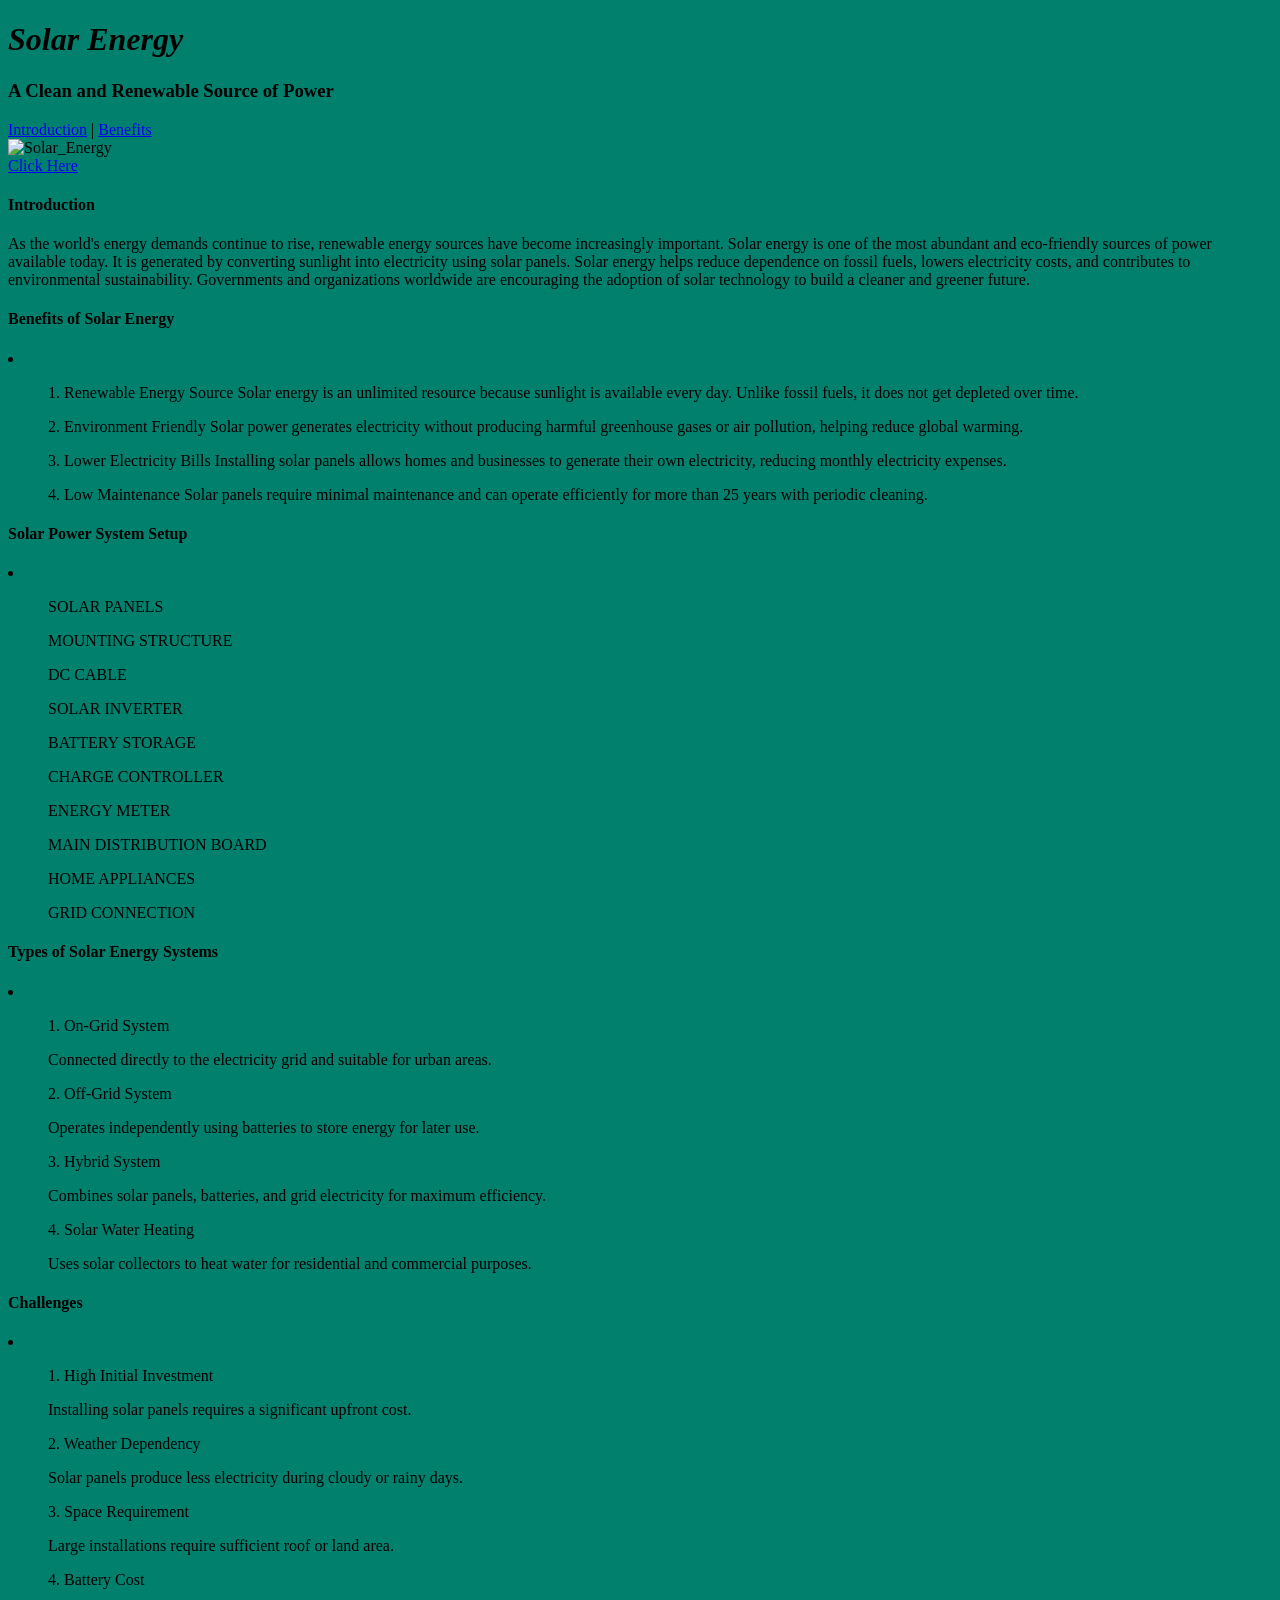
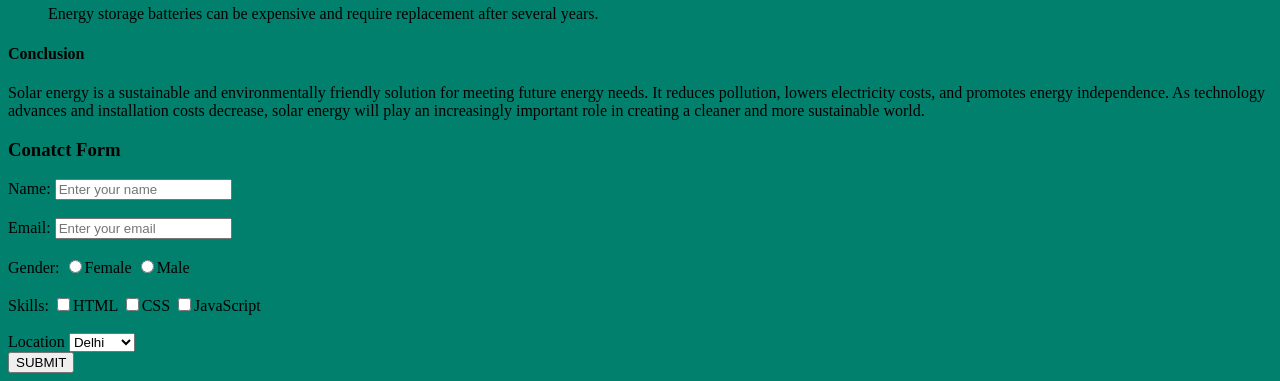
==== index.html @ 7b951c84 "mark 5-added solar energy and visiting card HTML files with styles and images" ====
<!DOCTYPE html>
<html lang="en">
<head>
    <meta charset="UTF-8">
    <meta name="viewport" content="width=device-width, initial-scale=1.0">
    <title>Solar Energy</title>
    <link rel="stylesheet" href="style.css">
</head>
<body>
    <div>
        <h1>
            Solar Energy
        </h1>
        <h3>
            A Clean and Renewable Source of Power
        </h3>
        <nav>
        <a href="https://www.sciencedirect.com/journal/solar-energy">Introduction</a> |
        <a href="https://www.sciencedirect.com/journal/solar-energy">Benefits</a>
        </nav>
        <img src="https://www.britannica.com/science/solar-energy" alt="Solar_Energy">
        <br>
        <a href="https://share.google/lYBprPaaUieqqYBX6" target="_blank"> Click Here</a>
    </div>
    <div>
        <div>
            <h4>
            Introduction
        </h4>
        <p>
            As the world's energy demands continue to rise, renewable energy sources have become increasingly important. Solar energy is one of the most abundant and eco-friendly sources of power available today. It is generated by converting sunlight into electricity using solar panels. Solar energy helps reduce dependence on fossil fuels, lowers electricity costs, and contributes to environmental sustainability. Governments and organizations worldwide are encouraging the adoption of solar technology to build a cleaner and greener future.
        </p>
        </div>
        <div>
            <h4>
            Benefits of Solar Energy
        </h4>
        <li>
            <ol>
                1. Renewable Energy Source
                Solar energy is an unlimited resource because sunlight is available every day. Unlike fossil fuels, it does not get depleted over time.
            </ol>
            <ol>
                2. Environment Friendly
                Solar power generates electricity without producing harmful greenhouse gases or air pollution, helping reduce global warming.
            </ol>
            <ol>
                3. Lower Electricity Bills
                Installing solar panels allows homes and businesses to generate their own electricity, reducing monthly electricity expenses.
            </ol>
            <ol>
                4. Low Maintenance
                Solar panels require minimal maintenance and can operate efficiently for more than 25 years with periodic cleaning.
            </ol>
        </li>
        </div>
        <div>
             <h4>
            Solar Power System Setup
            </h4>
            <li>
                <ul>
                    SOLAR PANELS
                </ul>
                <ul>
                    MOUNTING STRUCTURE
                </ul>
                <ul>
                    DC CABLE
                </ul>
                <ul>
                    SOLAR INVERTER
                </ul>
                <ul>
                    BATTERY STORAGE
                </ul>
                <ul>
                    CHARGE CONTROLLER
                </ul>
                <ul>
                    ENERGY METER
                </ul>
                <ul>
                    MAIN DISTRIBUTION BOARD
                </ul>
                <ul>
                    HOME APPLIANCES
                </ul>
                <ul>
                    GRID CONNECTION
                </ul>
            </li>
        </div>
        <div>
            <h4>
            Types of Solar Energy Systems
            </h4>
            <li>
                <ol>
                <p>1. On-Grid System</p>
                Connected directly to the electricity grid and suitable for urban areas.
                </ol>
                <ol>
                <p>2. Off-Grid System</p>
                Operates independently using batteries to store energy for later use.
                </ol>
                <ol>
                <p>3. Hybrid System</p>
                Combines solar panels, batteries, and grid electricity for maximum efficiency.
                </ol>
                <ol>
                <p>4. Solar Water Heating</p>
                Uses solar collectors to heat water for residential and commercial purposes.
                </ol>
            </li>
        </div>
        <div>
            <h4>
            Challenges
            </h4>
            <li>
                <ol>
                <p>1. High Initial Investment</p>
                Installing solar panels requires a significant upfront cost.
                </ol>
                <ol>
                <p>2. Weather Dependency</p>
                Solar panels produce less electricity during cloudy or rainy days.        
                </ol>
                <ol>
                <p>3. Space Requirement</p>
                Large installations require sufficient roof or land area.
                </ol>
                <ol>
                <p>4. Battery Cost</p>
                Energy storage batteries can be expensive and require replacement after several years.        
                </ol>
            </li>
        </div>
        <div>
            <h4>Conclusion</h4>
            <p>
                Solar energy is a sustainable and environmentally friendly solution for meeting future energy needs. It reduces pollution, lowers electricity costs, and promotes energy independence. As technology advances and installation costs decrease, solar energy will play an increasingly important role in creating a cleaner and more sustainable world.
            </p>
        </div>
    </div>
    <h3>
        Conatct Form
    </h3>
    <form>
        <label>
            Name: 
        </label>
        <input type="text" name="name" placeholder="Enter your name"><br><br>
        <label>
            Email: 
        </label>
        <input type="text" name="email" placeholder="Enter your email"><br><br>
        <label>
            Gender: 
        </label>
        <input type="radio" name="gender" value="female">Female
        <input type="radio" name="gender" value="male">Male<br><br>

        <label>
            Skills: 
        </label>
        <input type="checkbox" name="skills" value="html">HTML
        <input type="checkbox" name="skills" value="css">CSS
        <input type="checkbox" name="skills" value="js">JavaScript<br><br>

        <label>
            Location
        </label>
        <select>
            <option value="delhi">
                Delhi
            </option>
            <option value="mysuru">
                Mysuru
            </option>
        </select>
        <br>
        <button type="submit">SUBMIT</button>
    </form>
</body>
</html>
---- style.css ----
body{
    background-color: rgb(0, 128, 109);
}
h1{
    font-family: "Playwright BE WAL Guides",cursive;
    font-style: italic;
}
.playwright-be-wal-guides{
    font-family: "Playwright BE WAL Guides",cursive;
    font-weight: 400;
    font-style: normal;
}
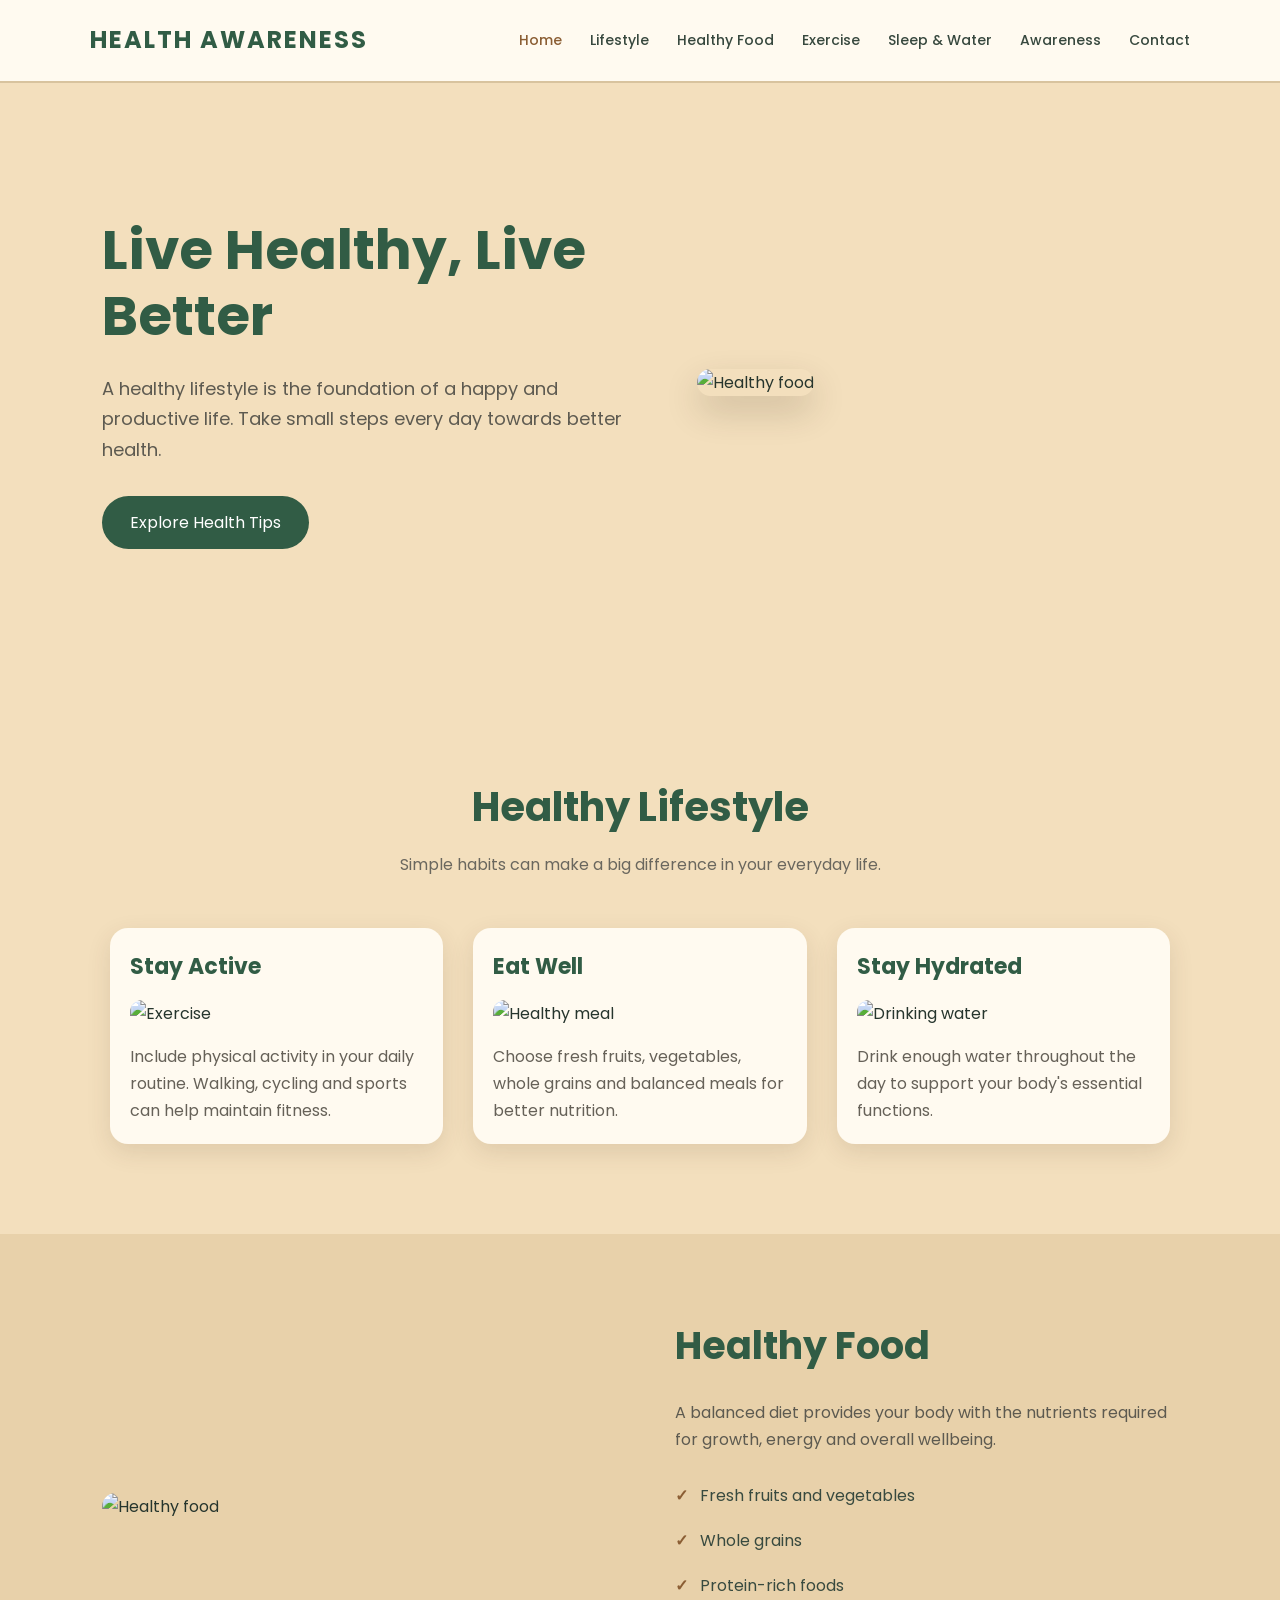
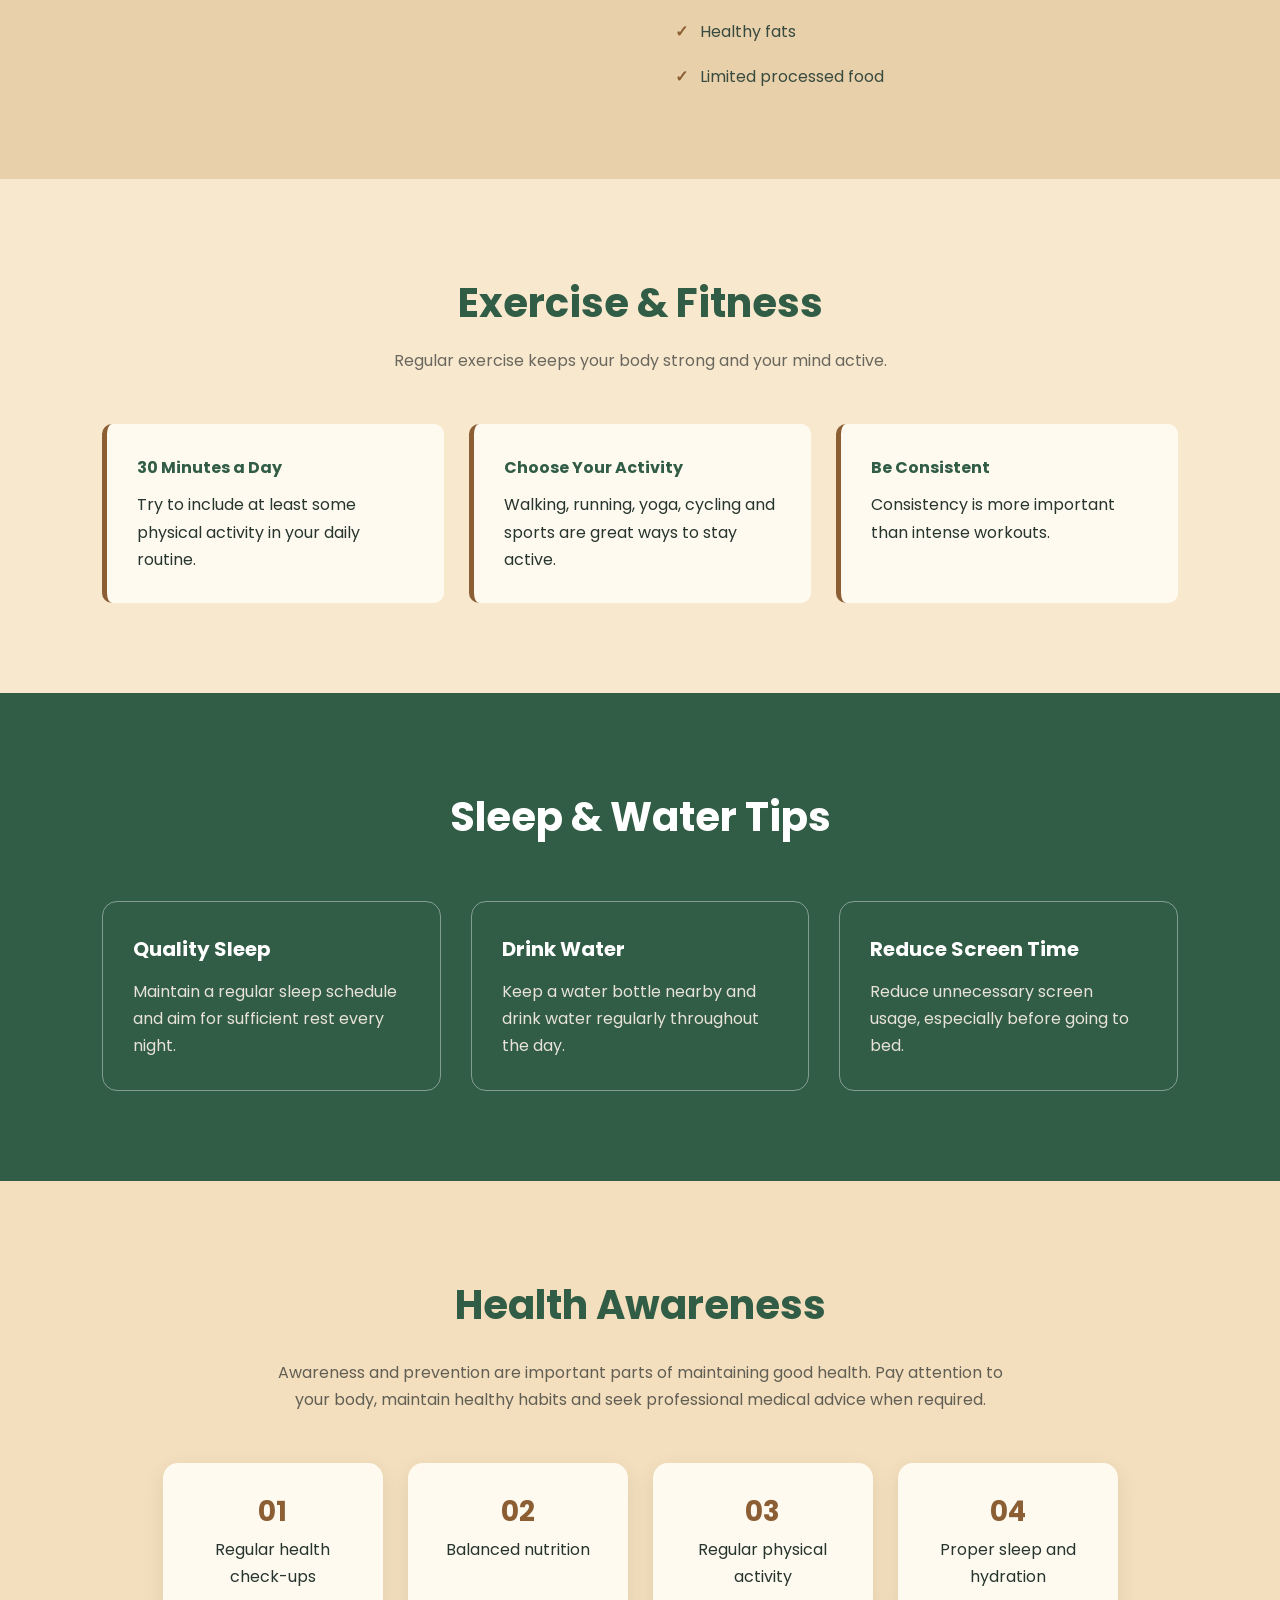
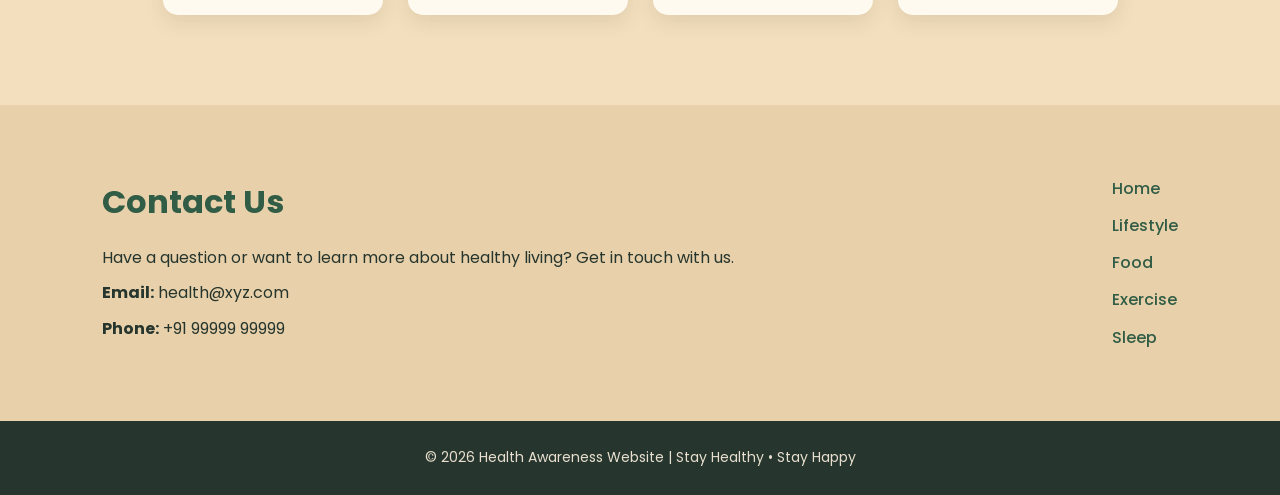
==== commit 0fe77b64: "deploying" ====
--- a/index.html
+++ b/index.html
@@ -3,185 +3,205 @@
 <head>
     <meta charset="UTF-8">
     <meta name="viewport" content="width=device-width, initial-scale=1.0">
-    <title>Solar Energy</title>
+    <title>Health Awareness Website</title>
+    <link rel="preconnect" href="https://fonts.googleapis.com">
+    <link rel="preconnect" href="https://fonts.gstatic.com" crossorigin>
+    <link href="https://fonts.googleapis.com/css2?family=Poppins:wght@300;400;500;600;700&display=swap"
+        rel="stylesheet">
     <link rel="stylesheet" href="style.css">
 </head>
 <body>
-    <div>
-        <h1>
-            Solar Energy
-        </h1>
-        <h3>
-            A Clean and Renewable Source of Power
-        </h3>
-        <nav>
-        <a href="https://www.sciencedirect.com/journal/solar-energy">Introduction</a> |
-        <a href="https://www.sciencedirect.com/journal/solar-energy">Benefits</a>
-        </nav>
-        <img src="https://www.britannica.com/science/solar-energy" alt="Solar_Energy">
-        <br>
-        <a href="https://share.google/lYBprPaaUieqqYBX6" target="_blank"> Click Here</a>
-    </div>
-    <div>
-        <div>
-            <h4>
-            Introduction
-        </h4>
+    <div class="header">
+        <div class="logo">
+            <h1>HEALTH AWARENESS</h1>
+        </div>
+        <div class="navigation">
+            <a href="#home">Home</a>
+            <a href="#lifestyle">Lifestyle</a>
+            <a href="#food">Healthy Food</a>
+            <a href="#exercise">Exercise</a>
+            <a href="#sleep">Sleep & Water</a>
+            <a href="#awareness">Awareness</a>
+            <a href="#contact">Contact</a>
+        </div>
+    </div>
+    <div class="hero" id="home">
+        <div class="hero-text">
+            <h2>Live Healthy, Live Better</h2>
+            <p>
+                A healthy lifestyle is the foundation of a happy and
+                productive life. Take small steps every day towards
+                better health.
+            </p>
+            <a href="#lifestyle" class="button">Explore Health Tips</a>
+        </div>
+        <div class="hero-image">
+            <img src="https://images.unsplash.com/photo-1498837167922-ddd27525d352?auto=format&fit=crop&w=900&q=80"
+                alt="Healthy food">
+        </div>
+    </div>
+    <div class="section" id="lifestyle">
+        <div class="section-heading">
+            <h3>Healthy Lifestyle</h3>
+            <p>Simple habits can make a big difference in your everyday life.</p>
+        </div>
+        <div class="cards">
+            <div class="card">
+                <h4>Stay Active</h4>
+                <img src="https://images.unsplash.com/photo-1517836357463-d25dfeac3438?auto=format&fit=crop&w=600&q=80"
+                    alt="Exercise">
+                <p>
+                    Include physical activity in your daily routine.
+                    Walking, cycling and sports can help maintain fitness.
+                </p>
+            </div>
+            <div class="card">
+                <h4>Eat Well</h4>
+                <img src="https://images.unsplash.com/photo-1543362906-acfc16c67564?auto=format&fit=crop&w=600&q=80"
+                    alt="Healthy meal">
+                <p>
+                    Choose fresh fruits, vegetables, whole grains and
+                    balanced meals for better nutrition.
+                </p>
+            </div>
+            <div class="card">
+                <h4>Stay Hydrated</h4>
+                <img src="https://images.unsplash.com/photo-1559839734-2b71ea197ec2?auto=format&fit=crop&w=600&q=80"
+                    alt="Drinking water">
+                <p>
+                    Drink enough water throughout the day to support
+                    your body's essential functions.
+                </p>
+            </div>
+        </div>
+    </div>
+    <div class="food-section" id="food">
+        <div class="food-image">
+            <img src="https://images.unsplash.com/photo-1490645935967-10de6ba17061?auto=format&fit=crop&w=900&q=80"
+                alt="Healthy food">
+        </div>
+        <div class="food-text">
+            <h5>Healthy Food</h5>
+            <p>
+                A balanced diet provides your body with the nutrients
+                required for growth, energy and overall wellbeing.
+            </p>
+            <ul>
+                <li>Fresh fruits and vegetables</li>
+                <li>Whole grains</li>
+                <li>Protein-rich foods</li>
+                <li>Healthy fats</li>
+                <li>Limited processed food</li>
+            </ul>
+        </div>
+    </div>
+    <div class="section exercise-section" id="exercise">
+        <div class="section-heading">
+            <h6>Exercise & Fitness</h6>
+            <p>
+                Regular exercise keeps your body strong and your mind active.
+            </p>
+        </div>
+        <div class="exercise-box">
+            <div>
+                <h4>30 Minutes a Day</h4>
+                <p>
+                    Try to include at least some physical activity
+                    in your daily routine.
+                </p>
+            </div>
+            <div>
+                <h4>Choose Your Activity</h4>
+                <p>
+                    Walking, running, yoga, cycling and sports are
+                    great ways to stay active.
+                </p>
+            </div>
+            <div>
+                <h4>Be Consistent</h4>
+                <p>
+                    Consistency is more important than intense workouts.
+                </p>
+            </div>
+        </div>
+    </div>
+    <div class="tips-section" id="sleep">
+        <div class="tips-title">
+            <h2>Sleep & Water Tips</h2>
+        </div>
+        <div class="tips">
+            <div class="tip">
+                <h4>Quality Sleep</h4>
+                <p>
+                    Maintain a regular sleep schedule and aim for
+                    sufficient rest every night.
+                </p>
+            </div>
+            <div class="tip">
+                <h4>Drink Water</h4>
+                <p>
+                    Keep a water bottle nearby and drink water regularly
+                    throughout the day.
+                </p>
+            </div>
+            <div class="tip">
+                <h4>Reduce Screen Time</h4>
+                <p>
+                    Reduce unnecessary screen usage, especially before
+                    going to bed.
+                </p>
+            </div>
+        </div>
+    </div>
+    <div class="awareness" id="awareness">
+        <h3>Health Awareness</h3>
         <p>
-            As the world's energy demands continue to rise, renewable energy sources have become increasingly important. Solar energy is one of the most abundant and eco-friendly sources of power available today. It is generated by converting sunlight into electricity using solar panels. Solar energy helps reduce dependence on fossil fuels, lowers electricity costs, and contributes to environmental sustainability. Governments and organizations worldwide are encouraging the adoption of solar technology to build a cleaner and greener future.
+            Awareness and prevention are important parts of maintaining
+            good health. Pay attention to your body, maintain healthy
+            habits and seek professional medical advice when required.
         </p>
-        </div>
-        <div>
-            <h4>
-            Benefits of Solar Energy
-        </h4>
-        <li>
-            <ol>
-                1. Renewable Energy Source
-                Solar energy is an unlimited resource because sunlight is available every day. Unlike fossil fuels, it does not get depleted over time.
-            </ol>
-            <ol>
-                2. Environment Friendly
-                Solar power generates electricity without producing harmful greenhouse gases or air pollution, helping reduce global warming.
-            </ol>
-            <ol>
-                3. Lower Electricity Bills
-                Installing solar panels allows homes and businesses to generate their own electricity, reducing monthly electricity expenses.
-            </ol>
-            <ol>
-                4. Low Maintenance
-                Solar panels require minimal maintenance and can operate efficiently for more than 25 years with periodic cleaning.
-            </ol>
-        </li>
-        </div>
-        <div>
-             <h4>
-            Solar Power System Setup
-            </h4>
-            <li>
-                <ul>
-                    SOLAR PANELS
-                </ul>
-                <ul>
-                    MOUNTING STRUCTURE
-                </ul>
-                <ul>
-                    DC CABLE
-                </ul>
-                <ul>
-                    SOLAR INVERTER
-                </ul>
-                <ul>
-                    BATTERY STORAGE
-                </ul>
-                <ul>
-                    CHARGE CONTROLLER
-                </ul>
-                <ul>
-                    ENERGY METER
-                </ul>
-                <ul>
-                    MAIN DISTRIBUTION BOARD
-                </ul>
-                <ul>
-                    HOME APPLIANCES
-                </ul>
-                <ul>
-                    GRID CONNECTION
-                </ul>
-            </li>
-        </div>
-        <div>
-            <h4>
-            Types of Solar Energy Systems
-            </h4>
-            <li>
-                <ol>
-                <p>1. On-Grid System</p>
-                Connected directly to the electricity grid and suitable for urban areas.
-                </ol>
-                <ol>
-                <p>2. Off-Grid System</p>
-                Operates independently using batteries to store energy for later use.
-                </ol>
-                <ol>
-                <p>3. Hybrid System</p>
-                Combines solar panels, batteries, and grid electricity for maximum efficiency.
-                </ol>
-                <ol>
-                <p>4. Solar Water Heating</p>
-                Uses solar collectors to heat water for residential and commercial purposes.
-                </ol>
-            </li>
-        </div>
-        <div>
-            <h4>
-            Challenges
-            </h4>
-            <li>
-                <ol>
-                <p>1. High Initial Investment</p>
-                Installing solar panels requires a significant upfront cost.
-                </ol>
-                <ol>
-                <p>2. Weather Dependency</p>
-                Solar panels produce less electricity during cloudy or rainy days.        
-                </ol>
-                <ol>
-                <p>3. Space Requirement</p>
-                Large installations require sufficient roof or land area.
-                </ol>
-                <ol>
-                <p>4. Battery Cost</p>
-                Energy storage batteries can be expensive and require replacement after several years.        
-                </ol>
-            </li>
-        </div>
-        <div>
-            <h4>Conclusion</h4>
-            <p>
-                Solar energy is a sustainable and environmentally friendly solution for meeting future energy needs. It reduces pollution, lowers electricity costs, and promotes energy independence. As technology advances and installation costs decrease, solar energy will play an increasingly important role in creating a cleaner and more sustainable world.
-            </p>
-        </div>
-    </div>
-    <h3>
-        Conatct Form
-    </h3>
-    <form>
-        <label>
-            Name: 
-        </label>
-        <input type="text" name="name" placeholder="Enter your name"><br><br>
-        <label>
-            Email: 
-        </label>
-        <input type="text" name="email" placeholder="Enter your email"><br><br>
-        <label>
-            Gender: 
-        </label>
-        <input type="radio" name="gender" value="female">Female
-        <input type="radio" name="gender" value="male">Male<br><br>
-
-        <label>
-            Skills: 
-        </label>
-        <input type="checkbox" name="skills" value="html">HTML
-        <input type="checkbox" name="skills" value="css">CSS
-        <input type="checkbox" name="skills" value="js">JavaScript<br><br>
-
-        <label>
-            Location
-        </label>
-        <select>
-            <option value="delhi">
-                Delhi
-            </option>
-            <option value="mysuru">
-                Mysuru
-            </option>
-        </select>
-        <br>
-        <button type="submit">SUBMIT</button>
-    </form>
+        <div class="health-points">
+            <div>
+                <span>01</span>
+                <p>Regular health check-ups</p>
+            </div>
+            <div>
+                <span>02</span>
+                <p>Balanced nutrition</p>
+            </div>
+            <div>
+                <span>03</span>
+                <p>Regular physical activity</p>
+            </div>
+            <div>
+                <span>04</span>
+                <p>Proper sleep and hydration</p>
+            </div>
+        </div>
+    </div>
+    <div class="contact" id="contact">
+        <div class="contact-info">
+            <h3>Contact Us</h3>
+            <p>
+                Have a question or want to learn more about healthy living?
+                Get in touch with us.
+            </p>
+            <p><strong>Email:</strong> health@xyz.com</p>
+            <p><strong>Phone:</strong> +91 99999 99999</p>
+        </div>
+        <div class="contact-links">
+            <a href="#home">Home</a>
+            <a href="#lifestyle">Lifestyle</a>
+            <a href="#food">Food</a>
+            <a href="#exercise">Exercise</a>
+            <a href="#sleep">Sleep</a>
+        </div>
+    </div>
+    <div class="footer">
+        <p>
+            2026 Health Awareness Website | Stay Healthy • Stay Happy
+        </p>
+    </div>
+    <script src="script.js"></script>
 </body>
 </html>
--- a/style.css
+++ b/style.css
@@ -1,12 +1,408 @@
-body{
-    background-color: rgb(0, 128, 109);
-}
-h1{
-    font-family: "Playwright BE WAL Guides",cursive;
-    font-style: italic;
-}
-.playwright-be-wal-guides{
-    font-family: "Playwright BE WAL Guides",cursive;
-    font-weight: 400;
-    font-style: normal;
+* {
+    margin: 0;
+    padding: 0;
+    box-sizing: border-box;
+    scroll-behavior: smooth;
+}
+
+body {
+    font-family: 'Poppins', sans-serif;
+    background-color: #f3dfbd;
+    color: #26352d;
+    line-height: 1.7;
+}
+
+.header {
+    width: 100%;
+    padding: 20px 7%;
+    background-color: #fffaf0;
+    display: flex;
+    justify-content: space-between;
+    align-items: center;
+    border-bottom: 2px solid #d8c39e;
+    position: sticky;
+    top: 0;
+    z-index: 1000;
+}
+
+.logo h1 {
+    font-size: 24px;
+    letter-spacing: 2px;
+    color: #315c45;
+}
+
+.navigation {
+    display: flex;
+    gap: 28px;
+}
+
+.navigation a {
+    text-decoration: none;
+    color: #37483e;
+    font-size: 14px;
+    font-weight: 500;
+    transition: 0.3s;
+}
+
+.navigation a:hover {
+    color: #8b5e34;
+}
+
+.hero {
+    min-height: 600px;
+    padding: 80px 8%;
+    display: flex;
+    align-items: center;
+    justify-content: space-between;
+    gap: 60px;
+}
+
+.hero-text {
+    width: 50%;
+}
+
+.hero-text h2 {
+    font-size: 55px;
+    line-height: 1.2;
+    color: #315c45;
+    margin-bottom: 25px;
+}
+
+.hero-text p {
+    font-size: 18px;
+    color: #5d5a50;
+    margin-bottom: 30px;
+    max-width: 550px;
+}
+
+.button {
+    display: inline-block;
+    background-color: #315c45;
+    color: white;
+    padding: 13px 28px;
+    text-decoration: none;
+    border-radius: 30px;
+    transition: 0.3s;
+}
+
+.button:hover {
+    background-color: #8b5e34;
+    transform: translateY(-2px);
+}
+
+.hero-image {
+    width: 45%;
+}
+
+.hero-image img {
+    width: 100%;
+    height: 430px;
+    object-fit: cover;
+    border-radius: 25px;
+    box-shadow: 0 15px 35px rgba(60, 45, 25, 0.2);
+}
+
+.section {
+    padding: 90px 8%;
+}
+
+.section-heading {
+    text-align: center;
+    margin-bottom: 50px;
+}
+
+.section-heading p {
+    color: #6a675e;
+    margin-top: 10px;
+}
+
+.section-heading h3 {
+    font-size: 40px;
+    color: #315c45;
+}
+
+.cards {
+    display: flex;
+    justify-content: center;
+    gap: 30px;
+}
+
+.card {
+    background-color: #fffaf0;
+    width: 31%;
+    padding: 20px;
+    border-radius: 18px;
+    box-shadow: 0 8px 25px rgba(70, 50, 30, 0.12);
+    transition: 0.3s;
+}
+
+.card:hover {
+    transform: translateY(-8px);
+}
+
+.card h4 {
+    font-size: 22px;
+    margin-bottom: 15px;
+    color: #315c45;
+}
+
+.card img {
+    width: 100%;
+    height: 200px;
+    object-fit: cover;
+    border-radius: 12px;
+    margin-bottom: 15px;
+}
+
+.card p {
+    color: #666158;
+}
+
+.food-section {
+    padding: 80px 8%;
+    background-color: #e8d1aa;
+    display: flex;
+    align-items: center;
+    gap: 70px;
+}
+
+.food-image {
+    width: 50%;
+}
+
+.food-image img {
+    width: 100%;
+    height: 400px;
+    object-fit: cover;
+    border-radius: 20px;
+}
+
+.food-text {
+    width: 50%;
+}
+
+.food-text h5 {
+    font-size: 38px;
+    color: #315c45;
+    margin-bottom: 20px;
+}
+
+.food-text p {
+    color: #5d5a50;
+    margin-bottom: 20px;
+}
+
+.food-text ul {
+    list-style: none;
+}
+
+.food-text li {
+    padding: 9px 0;
+    color: #384a3f;
+}
+
+.food-text li::before {
+    content: "✓";
+    margin-right: 12px;
+    color: #8b5e34;
+    font-weight: bold;
+}
+
+.exercise-section {
+    background-color: #f8e9ce;
+}
+
+.exercise-section .section-heading h6 {
+    font-size: 40px;
+    color: #315c45;
+}
+
+.exercise-box {
+    display: flex;
+    gap: 25px;
+    justify-content: center;
+}
+
+.exercise-box div {
+    flex: 1;
+    padding: 30px;
+    background-color: #fffaf0;
+    border-left: 5px solid #8b5e34;
+    border-radius: 10px;
+}
+
+.exercise-box h4 {
+    color: #315c45;
+    margin-bottom: 10px;
+}
+
+.tips-section {
+    padding: 90px 8%;
+    background-color: #315c45;
+    color: white;
+}
+
+.tips-title {
+    text-align: center;
+    margin-bottom: 50px;
+}
+
+.tips-title h2 {
+    font-size: 40px;
+}
+
+.tips {
+    display: flex;
+    gap: 30px;
+}
+
+.tip {
+    flex: 1;
+    padding: 30px;
+    border: 1px solid rgba(255, 255, 255, 0.4);
+    border-radius: 15px;
+}
+
+.tip h4 {
+    font-size: 20px;
+    margin-bottom: 12px;
+}
+
+.tip p {
+    color: #e8e3d8;
+}
+
+.awareness {
+    padding: 90px 8%;
+    text-align: center;
+}
+
+.awareness h3 {
+    font-size: 40px;
+    color: #315c45;
+    margin-bottom: 20px;
+}
+
+.awareness > p {
+    max-width: 750px;
+    margin: auto;
+    color: #615e55;
+}
+
+.health-points {
+    margin-top: 50px;
+    display: flex;
+    justify-content: center;
+    gap: 25px;
+}
+
+.health-points div {
+    background-color: #fffaf0;
+    padding: 25px;
+    width: 220px;
+    border-radius: 15px;
+    box-shadow: 0 7px 20px rgba(60, 45, 25, 0.1);
+}
+
+.health-points span {
+    font-size: 28px;
+    font-weight: 700;
+    color: #8b5e34;
+}
+
+.contact {
+    padding: 70px 8%;
+    background-color: #e8d1aa;
+    display: flex;
+    justify-content: space-between;
+    gap: 50px;
+}
+
+.contact-info {
+    width: 60%;
+}
+
+.contact-info h3 {
+    font-size: 32px;
+    color: #315c45;
+    margin-bottom: 15px;
+}
+
+.contact-info p {
+    margin-bottom: 8px;
+}
+
+.contact-links {
+    display: flex;
+    flex-direction: column;
+    gap: 10px;
+}
+
+.contact-links a {
+    color: #315c45;
+    text-decoration: none;
+    font-weight: 500;
+}
+
+.contact-links a:hover {
+    color: #8b5e34;
+}
+
+.footer {
+    padding: 25px;
+    text-align: center;
+    background-color: #26352d;
+    color: #e8dfcf;
+    font-size: 14px;
+}
+
+@media (max-width: 900px) {
+    .header {
+        flex-direction: column;
+        gap: 20px;
+    }
+
+    .navigation {
+        flex-wrap: wrap;
+        justify-content: center;
+        gap: 15px;
+    }
+
+    .hero {
+        flex-direction: column;
+    }
+
+    .hero-text,
+    .hero-image {
+        width: 100%;
+    }
+
+    .cards,
+    .exercise-box,
+    .tips,
+    .health-points {
+        flex-direction: column;
+    }
+
+    .card,
+    .health-points div {
+        width: 100%;
+    }
+
+    .food-section {
+        flex-direction: column;
+    }
+
+    .food-image,
+    .food-text {
+        width: 100%;
+    }
+
+    .contact {
+        flex-direction: column;
+    }
+
+    .contact-info {
+        width: 100%;
+    }
 }
